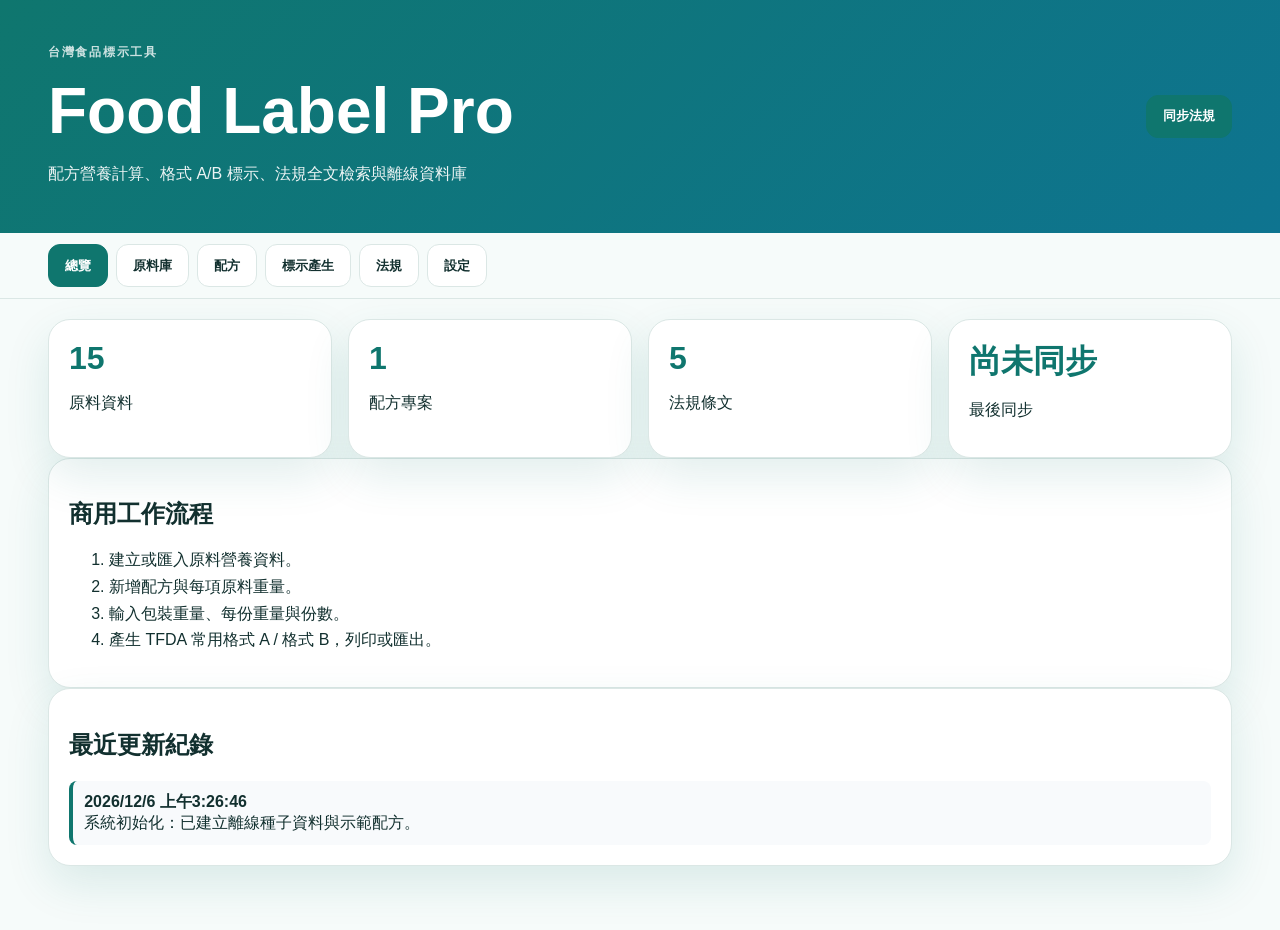
==== web/index.html @ 58072744 "feat(app): build Food Label Pro with TFND offline nutrition lookup - Implement static Food Label Pro" ====
<!doctype html>
<html lang="zh-Hant-TW">
<head>
  <meta charset="utf-8" />
  <meta name="viewport" content="width=device-width, initial-scale=1, viewport-fit=cover" />
  <meta name="theme-color" content="#0f766e" />
  <meta name="description" content="Food Label Pro 台灣食品營養標示、配方管理與法規同步工具" />
  <title>Food Label Pro｜食品營養標示</title>
  <link rel="icon" href="favicon.svg" type="image/svg+xml" />
  <link rel="manifest" href="manifest.webmanifest" />
  <link rel="stylesheet" href="styles.css" />
</head>
<body>
  <!-- 頂部導覽列：維持行動端與桌面端一致的商用品質入口。 -->
  <header class="app-header">
    <div>
      <p class="eyebrow">台灣食品標示工具</p>
      <h1>Food Label Pro</h1>
      <p class="subtitle">配方營養計算、格式 A/B 標示、法規全文檢索與離線資料庫</p>
    </div>
    <div class="header-actions">
      <button class="secondary" id="installBtn" hidden>安裝 Web App</button>
      <button class="primary" data-action="syncRegulations">同步法規</button>
    </div>
  </header>

  <nav class="tab-bar" aria-label="主要功能切換">
    <button class="tab active" data-tab="dashboard">總覽</button>
    <button class="tab" data-tab="ingredients">原料庫</button>
    <button class="tab" data-tab="recipes">配方</button>
    <button class="tab" data-tab="label">標示產生</button>
    <button class="tab" data-tab="regulations">法規</button>
    <button class="tab" data-tab="settings">設定</button>
  </nav>

  <main>
    <section id="dashboard" class="panel active">
      <div class="grid metrics">
        <article class="card"><span id="ingredientCount">0</span><p>原料資料</p></article>
        <article class="card"><span id="recipeCount">0</span><p>配方專案</p></article>
        <article class="card"><span id="regulationCount">0</span><p>法規條文</p></article>
        <article class="card"><span id="lastSyncAt">尚未同步</span><p>最後同步</p></article>
      </div>
      <article class="card hero-card">
        <h2>商用工作流程</h2>
        <ol class="steps">
          <li>建立或匯入原料營養資料。</li>
          <li>新增配方與每項原料重量。</li>
          <li>輸入包裝重量、每份重量與份數。</li>
          <li>產生 TFDA 常用格式 A / 格式 B，列印或匯出。</li>
        </ol>
      </article>
      <article class="card">
        <h2>最近更新紀錄</h2>
        <div id="activityLog" class="log-list"></div>
      </article>
    </section>

    <section id="ingredients" class="panel">
      <div class="section-title">
        <div><p class="eyebrow">Ingredient Database</p><h2>原料資料庫</h2></div>
        <button class="primary" data-action="openIngredientDialog">新增原料</button>
      </div>
      <div class="toolbar">
        <input id="ingredientSearch" placeholder="搜尋原料名稱、來源或標籤" />
        <button data-action="exportIngredients">匯出 CSV</button>
        <label class="file-label">匯入 CSV<input type="file" id="ingredientImport" accept=".csv,text/csv" /></label>
      </div>
      <div class="table-wrap"><table><thead><tr><th>原料</th><th>熱量</th><th>蛋白質</th><th>脂肪</th><th>碳水</th><th>鈉</th><th>操作</th></tr></thead><tbody id="ingredientTable"></tbody></table></div>
    </section>

    <section id="recipes" class="panel">
      <div class="section-title">
        <div><p class="eyebrow">Recipe Manager</p><h2>配方管理</h2></div>
        <button class="primary" data-action="createRecipe">新增配方</button>
      </div>
      <div id="recipeCards" class="grid cards"></div>
    </section>

    <section id="label" class="panel">
      <div class="section-title"><div><p class="eyebrow">Nutrition Label</p><h2>營養標示產生器</h2></div></div>
      <div class="label-layout">
        <article class="card">
          <h3>選擇配方</h3>
          <select id="labelRecipeSelect"></select>
          <div id="recipeEditor" class="recipe-editor"></div>
        </article>
        <article class="label-preview" id="labelPreview"></article>
      </div>
    </section>

    <section id="regulations" class="panel">
      <div class="section-title">
        <div><p class="eyebrow">Regulation Search</p><h2>法規資料庫</h2></div>
        <button class="primary" data-action="syncRegulations">手動同步</button>
      </div>
      <div class="toolbar">
        <input id="regulationSearch" placeholder="搜尋 TFDA、Foodlabel、SGS、標題、內文或標籤" />
        <button data-action="exportRegulations">匯出 JSON</button>
      </div>
      <div id="regulationList" class="regulation-list"></div>
    </section>

    <section id="settings" class="panel">
      <div class="section-title"><div><p class="eyebrow">System</p><h2>設定 / 系統資訊</h2></div></div>
      <div class="grid cards">
        <article class="card"><h3>資料管理</h3><button data-action="backupAll">完整備份 JSON</button><label class="file-label block">還原備份<input type="file" id="restoreInput" accept="application/json,.json" /></label><button class="danger" data-action="resetDemoData">重置示範資料</button></article>
        <article class="card"><h3>列印與輸出</h3><p>Web 版可使用瀏覽器列印；Android 版可透過系統列印服務輸出至熱感標籤機。</p><button data-action="printLabel">列印目前標示</button></article>
        <article class="card"><h3>相容性</h3><ul><li>Web：Chrome / Edge / Safari / Android WebView。</li><li>Android：minSdk 21，Android 7.1.1(API 25) 可安裝。</li><li>資料：IndexedDB/localStorage 離線保存。</li></ul></article>
      </div>
    </section>
  </main>

  <dialog id="ingredientDialog">
    <form method="dialog" id="ingredientForm" class="dialog-form">
      <h2 id="ingredientDialogTitle">新增原料</h2>
      <input type="hidden" name="id" />
      <label>原料名稱<input name="name" required placeholder="例如：中筋麵粉、雞胸肉、牛奶" /></label>
      <div class="online-lookup-box">
        <div>
          <strong>TFND/TFDA 離線營養資料庫查詢</strong>
          <p>輸入原料名稱後，優先比對內建台灣政府食品營養成分資料庫（TFND 2025 UPDATE1）；若連線可用，也會輔助查詢 Open Food Facts 與 USDA，選擇最接近項目即可帶入每 100g 數值。</p>
        </div>
        <button type="button" class="secondary" data-action="lookupIngredientOnline">查詢/選擇營養資料</button>
      </div>
      <div id="onlineLookupResults" class="lookup-results"></div>
      <label>資料來源<input name="source" placeholder="TFND/TFDA 離線資料庫 / USDA / Open Food Facts / 自建" /></label>
      <div class="grid two">
        <label>熱量 kcal<input name="calories" type="number" step="0.01" required /></label>
        <label>蛋白質 g<input name="protein" type="number" step="0.01" required /></label>
        <label>脂肪 g<input name="fat" type="number" step="0.01" required /></label>
        <label>飽和脂肪 g<input name="saturatedFat" type="number" step="0.01" /></label>
        <label>反式脂肪 g<input name="transFat" type="number" step="0.01" /></label>
        <label>碳水化合物 g<input name="carbohydrate" type="number" step="0.01" required /></label>
        <label>糖 g<input name="sugar" type="number" step="0.01" /></label>
        <label>鈉 mg<input name="sodium" type="number" step="0.01" required /></label>
        <label>膳食纖維 g<input name="fiber" type="number" step="0.01" /></label>
      </div>
      <label>標籤 / 備註<textarea name="tags" rows="2"></textarea></label>
      <menu><button value="cancel">取消</button><button class="primary" value="default">儲存</button></menu>
    </form>
  </dialog>

  <dialog id="recipeDialog">
    <form method="dialog" id="recipeForm" class="dialog-form wide">
      <h2 id="recipeDialogTitle">新增配方</h2>
      <input type="hidden" name="id" />
      <div class="grid two">
        <label>配方名稱<input name="name" required /></label>
        <label>標示格式<select name="labelType"><option value="A">格式 A</option><option value="B">格式 B</option></select></label>
        <label>包裝總重 g<input name="packageWeight" type="number" step="0.1" required /></label>
        <label>每份重量 g/ml<input name="servingSize" type="number" step="0.1" required /></label>
      </div>
      <label>備註<textarea name="notes" rows="2"></textarea></label>
      <h3>配方原料</h3>
      <div id="recipeItems"></div>
      <button type="button" data-action="addRecipeItem">加入原料列</button>
      <menu><button value="cancel">取消</button><button class="primary" value="default">儲存配方</button></menu>
    </form>
  </dialog>

  <div id="toast" role="status" aria-live="polite"></div>
  <script src="app.js"></script>
</body>
</html>
---- web/styles.css ----
:root{--primary:#0f766e;--primary-dark:#115e59;--bg:#f6fbfa;--card:#fff;--text:#12302f;--muted:#64748b;--line:#dbe7e5;--danger:#b91c1c;--shadow:0 18px 45px rgba(15,118,110,.12)}*{box-sizing:border-box}body{margin:0;font-family:-apple-system,BlinkMacSystemFont,"Noto Sans TC","Microsoft JhengHei",Segoe UI,sans-serif;background:var(--bg);color:var(--text)}button,.file-label{border:1px solid var(--line);background:#fff;border-radius:12px;padding:.72rem 1rem;font-weight:700;cursor:pointer;color:var(--text)}button:hover,.file-label:hover{transform:translateY(-1px);box-shadow:0 8px 18px rgba(15,23,42,.08)}.primary{background:var(--primary);color:white;border-color:var(--primary)}.secondary{background:#ecfeff;color:var(--primary-dark)}.danger{background:#fff1f2;color:var(--danger);border-color:#fecdd3}.app-header{display:flex;justify-content:space-between;gap:1rem;align-items:center;padding:2rem clamp(1rem,4vw,3rem);background:linear-gradient(135deg,#0f766e,#0e7490);color:white}.app-header h1{font-size:clamp(2rem,5vw,4rem);margin:.1rem 0}.subtitle{max-width:780px;opacity:.92}.eyebrow{text-transform:uppercase;letter-spacing:.14em;font-size:.78rem;font-weight:800;color:inherit;opacity:.78}.header-actions{display:flex;gap:.75rem;flex-wrap:wrap}.tab-bar{position:sticky;top:0;z-index:5;display:flex;gap:.5rem;padding:.7rem clamp(1rem,4vw,3rem);background:rgba(246,251,250,.94);backdrop-filter:blur(16px);border-bottom:1px solid var(--line);overflow:auto}.tab{white-space:nowrap}.tab.active{background:var(--primary);color:white;border-color:var(--primary)}main{padding:1.2rem clamp(1rem,4vw,3rem) 4rem}.panel{display:none}.panel.active{display:block}.grid{display:grid;gap:1rem}.metrics{grid-template-columns:repeat(4,minmax(0,1fr))}.cards{grid-template-columns:repeat(auto-fit,minmax(260px,1fr))}.two{grid-template-columns:repeat(2,minmax(0,1fr))}.card,.label-preview{background:var(--card);border:1px solid var(--line);border-radius:22px;padding:1.25rem;box-shadow:var(--shadow)}.metrics .card span{font-size:2rem;font-weight:900;color:var(--primary)}.section-title{display:flex;align-items:center;justify-content:space-between;gap:1rem;margin:1rem 0}.toolbar{display:flex;gap:.75rem;flex-wrap:wrap;margin:1rem 0}.toolbar input,select,input,textarea{width:100%;border:1px solid var(--line);border-radius:12px;padding:.78rem;background:white;font:inherit}.toolbar input{flex:1;min-width:260px}.file-label input{display:none}.block{display:block;margin-top:.75rem;text-align:center}.table-wrap{overflow:auto;background:white;border-radius:18px;border:1px solid var(--line)}table{width:100%;border-collapse:collapse;min-width:820px}th,td{padding:.85rem;border-bottom:1px solid var(--line);text-align:left;vertical-align:top}th{background:#f0fdfa;color:#134e4a}.label-layout{display:grid;grid-template-columns:minmax(280px,440px) 1fr;gap:1rem}.label-preview{background:#fff;color:#000;font-family:"Noto Sans TC","Microsoft JhengHei",sans-serif}.nutrition-label{border:4px solid #111;padding:12px;max-width:560px;margin:auto}.nutrition-label h2{text-align:center;border-bottom:8px solid #111;margin:0 0 8px;padding-bottom:8px}.nutrition-row{display:flex;justify-content:space-between;border-top:1px solid #111;padding:5px 0}.nutrition-row.bold{font-weight:900}.nutrition-row.indent{padding-left:1.2rem}.recipe-line{display:grid;grid-template-columns:1fr 130px auto;gap:.5rem;margin:.5rem 0}.regulation-list{display:grid;gap:.9rem}.regulation-item{background:white;border:1px solid var(--line);border-radius:18px;padding:1rem}.badge{display:inline-block;background:#ccfbf1;color:#115e59;border-radius:999px;padding:.2rem .55rem;font-size:.78rem;font-weight:800;margin-right:.35rem}.log-list{display:grid;gap:.5rem}.log-entry{padding:.7rem;border-left:4px solid var(--primary);background:#f8fafc;border-radius:8px}dialog{border:none;border-radius:24px;padding:0;box-shadow:0 24px 80px rgba(0,0,0,.28);max-width:720px;width:calc(100% - 2rem)}dialog::backdrop{background:rgba(15,23,42,.45)}.dialog-form{padding:1.3rem;display:grid;gap:.8rem}.dialog-form.wide{max-height:85vh;overflow:auto}menu{display:flex;justify-content:flex-end;gap:.7rem;padding:0;margin:.8rem 0 0}#toast{position:fixed;left:50%;bottom:1rem;transform:translateX(-50%);background:#0f172a;color:white;padding:.85rem 1.1rem;border-radius:999px;box-shadow:var(--shadow);opacity:0;pointer-events:none;transition:.25s}#toast.show{opacity:1}.online-lookup-box{display:flex;justify-content:space-between;align-items:center;gap:1rem;border:1px solid #99f6e4;background:#f0fdfa;border-radius:16px;padding:.9rem}.online-lookup-box p{margin:.25rem 0 0;color:var(--muted);font-size:.92rem}.lookup-results{display:grid;gap:.6rem}.lookup-result{border:1px solid var(--line);border-radius:14px;padding:.8rem;background:#fff}.lookup-result-header{display:flex;justify-content:space-between;gap:.75rem;align-items:flex-start}.lookup-result small{color:var(--muted)}.lookup-nutrients{display:grid;grid-template-columns:repeat(auto-fit,minmax(110px,1fr));gap:.4rem;margin-top:.5rem;font-size:.9rem}.lookup-nutrients span{background:#f8fafc;border-radius:10px;padding:.4rem}.lookup-empty{padding:.7rem;border-radius:12px;background:#fff7ed;color:#9a3412;border:1px solid #fed7aa}.steps li{margin:.35rem 0}@media(max-width:850px){.app-header,.section-title,.online-lookup-box{align-items:flex-start;flex-direction:column}.metrics,.two,.label-layout{grid-template-columns:1fr}.recipe-line{grid-template-columns:1fr 100px auto}}@media print{body{background:white}.app-header,.tab-bar,.toolbar,.section-title,.card:not(.print-card),button,dialog,#toast{display:none!important}main{padding:0}.panel{display:block}.panel:not(#label){display:none}.label-layout{display:block}.label-layout>.card{display:none}.label-preview{box-shadow:none;border:0}.nutrition-label{max-width:none}}
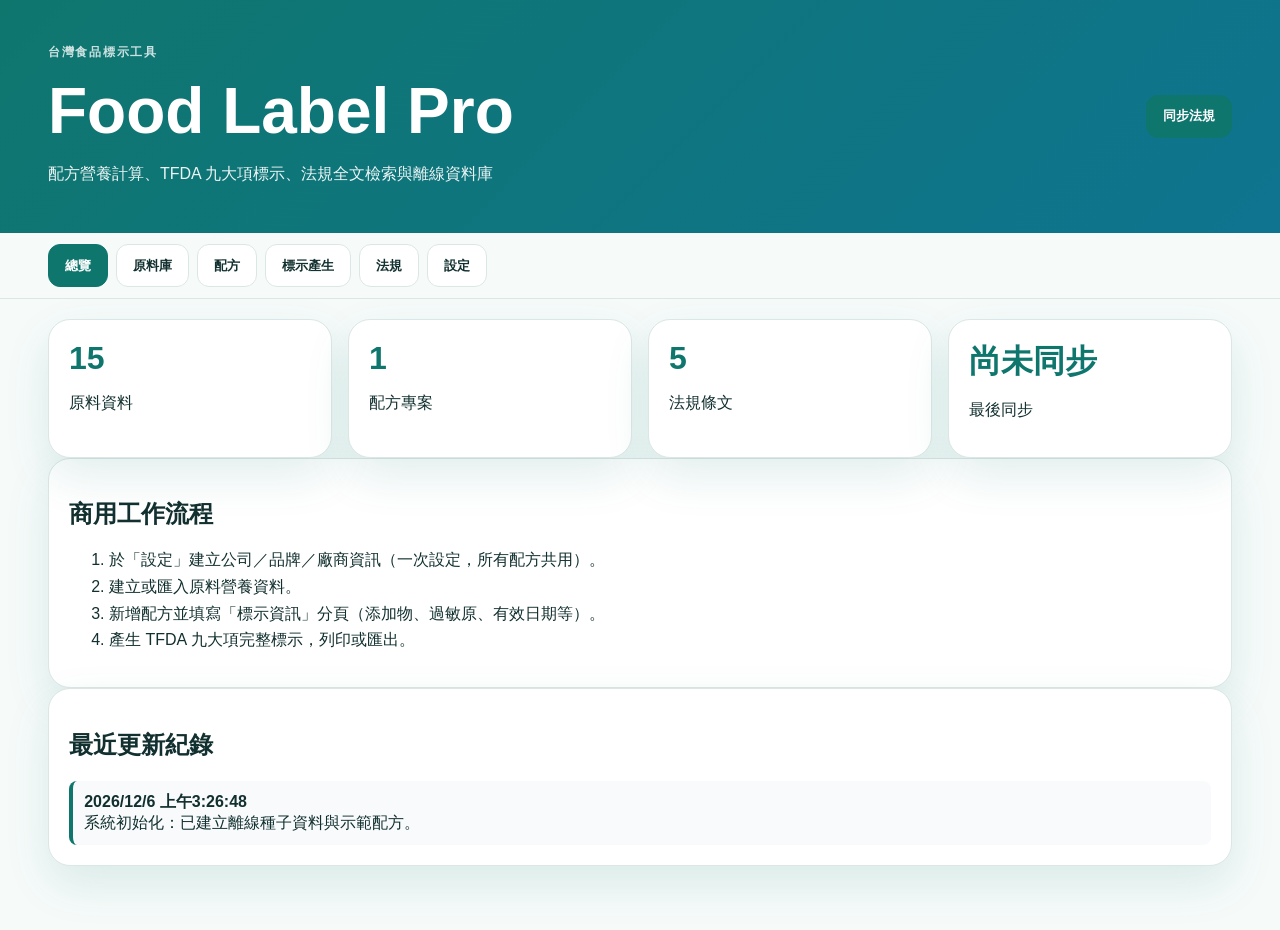
==== commit 8471a489: "Update index.html" ====
--- a/web/index.html
+++ b/web/index.html
@@ -11,12 +11,11 @@
   <link rel="stylesheet" href="styles.css" />
 </head>
 <body>
-  <!-- 頂部導覽列：維持行動端與桌面端一致的商用品質入口。 -->
   <header class="app-header">
     <div>
       <p class="eyebrow">台灣食品標示工具</p>
       <h1>Food Label Pro</h1>
-      <p class="subtitle">配方營養計算、格式 A/B 標示、法規全文檢索與離線資料庫</p>
+      <p class="subtitle">配方營養計算、TFDA 九大項標示、法規全文檢索與離線資料庫</p>
     </div>
     <div class="header-actions">
       <button class="secondary" id="installBtn" hidden>安裝 Web App</button>
@@ -44,10 +43,10 @@
       <article class="card hero-card">
         <h2>商用工作流程</h2>
         <ol class="steps">
+          <li>於「設定」建立公司／品牌／廠商資訊（一次設定，所有配方共用）。</li>
           <li>建立或匯入原料營養資料。</li>
-          <li>新增配方與每項原料重量。</li>
-          <li>輸入包裝重量、每份重量與份數。</li>
-          <li>產生 TFDA 常用格式 A / 格式 B，列印或匯出。</li>
+          <li>新增配方並填寫「標示資訊」分頁（添加物、過敏原、有效日期等）。</li>
+          <li>產生 TFDA 九大項完整標示，列印或匯出。</li>
         </ol>
       </article>
       <article class="card">
@@ -78,7 +77,7 @@
     </section>
 
     <section id="label" class="panel">
-      <div class="section-title"><div><p class="eyebrow">Nutrition Label</p><h2>營養標示產生器</h2></div></div>
+      <div class="section-title"><div><p class="eyebrow">Nutrition Label</p><h2>TFDA 九大項標示產生器</h2></div></div>
       <div class="label-layout">
         <article class="card">
           <h3>選擇配方</h3>
@@ -103,14 +102,48 @@
 
     <section id="settings" class="panel">
       <div class="section-title"><div><p class="eyebrow">System</p><h2>設定 / 系統資訊</h2></div></div>
+
       <div class="grid cards">
-        <article class="card"><h3>資料管理</h3><button data-action="backupAll">完整備份 JSON</button><label class="file-label block">還原備份<input type="file" id="restoreInput" accept="application/json,.json" /></label><button class="danger" data-action="resetDemoData">重置示範資料</button></article>
-        <article class="card"><h3>列印與輸出</h3><p>Web 版可使用瀏覽器列印；Android 版可透過系統列印服務輸出至熱感標籤機。</p><button data-action="printLabel">列印目前標示</button></article>
-        <article class="card"><h3>相容性</h3><ul><li>Web：Chrome / Edge / Safari / Android WebView。</li><li>Android：minSdk 21，Android 7.1.1(API 25) 可安裝。</li><li>資料：IndexedDB/localStorage 離線保存。</li></ul></article>
+        <article class="card">
+          <h3>公司／廠商資訊</h3>
+          <p class="muted-note">可建立多筆，配方標示時自下拉選單選用。也可在配方中手動覆寫單筆。</p>
+          <div id="companyList" class="entity-list"></div>
+          <button class="primary" data-action="openCompanyDialog">新增公司／廠商</button>
+        </article>
+
+        <article class="card">
+          <h3>品牌資料</h3>
+          <p class="muted-note">品牌可關聯到公司，方便同一家公司多品牌切換。</p>
+          <div id="brandList" class="entity-list"></div>
+          <button class="primary" data-action="openBrandDialog">新增品牌</button>
+        </article>
+
+        <article class="card">
+          <h3>資料管理</h3>
+          <button data-action="backupAll">完整備份 JSON</button>
+          <label class="file-label block">還原備份<input type="file" id="restoreInput" accept="application/json,.json" /></label>
+          <button class="danger" data-action="resetDemoData">重置示範資料</button>
+        </article>
+
+        <article class="card">
+          <h3>列印與輸出</h3>
+          <p>Web 版可使用瀏覽器列印；Android 版可透過系統列印服務輸出至熱感標籤機。標示字體已套用 ≥ 2mm 規範。</p>
+          <button data-action="printLabel">列印目前標示</button>
+        </article>
+
+        <article class="card">
+          <h3>相容性</h3>
+          <ul>
+            <li>Web：Chrome / Edge / Safari / Android WebView。</li>
+            <li>Android：minSdk 21，Android 7.1.1(API 25) 可安裝。</li>
+            <li>資料：IndexedDB／localStorage 離線保存。</li>
+          </ul>
+        </article>
       </div>
     </section>
   </main>
 
+  <!-- ===================== 原料 Dialog ===================== -->
   <dialog id="ingredientDialog">
     <form method="dialog" id="ingredientForm" class="dialog-form">
       <h2 id="ingredientDialogTitle">新增原料</h2>
@@ -119,7 +152,7 @@
       <div class="online-lookup-box">
         <div>
           <strong>TFND/TFDA 離線營養資料庫查詢</strong>
-          <p>輸入原料名稱後，優先比對內建台灣政府食品營養成分資料庫（TFND 2025 UPDATE1）；若連線可用，也會輔助查詢 Open Food Facts 與 USDA，選擇最接近項目即可帶入每 100g 數值。</p>
+          <p>輸入原料名稱後，優先比對內建台灣政府食品營養成分資料庫（TFND 2025 UPDATE1）；若連線可用，也會輔助查詢 Open Food Facts 與 USDA。</p>
         </div>
         <button type="button" class="secondary" data-action="lookupIngredientOnline">查詢/選擇營養資料</button>
       </div>
@@ -137,25 +170,143 @@
         <label>膳食纖維 g<input name="fiber" type="number" step="0.01" /></label>
       </div>
       <label>標籤 / 備註<textarea name="tags" rows="2"></textarea></label>
-      <menu><button value="cancel">取消</button><button class="primary" value="default">儲存</button></menu>
+      <menu>
+        <button type="button" value="cancel" formnovalidate data-action="closeDialog" data-dialog="ingredientDialog">取消</button>
+        <button class="primary" value="default">儲存</button>
+      </menu>
     </form>
   </dialog>
 
+  <!-- ===================== 配方 Dialog（含三分頁） ===================== -->
   <dialog id="recipeDialog">
     <form method="dialog" id="recipeForm" class="dialog-form wide">
       <h2 id="recipeDialogTitle">新增配方</h2>
       <input type="hidden" name="id" />
+
+      <nav class="sub-tab-bar" aria-label="配方分頁">
+        <button type="button" class="sub-tab active" data-subtab="basic">基本資料</button>
+        <button type="button" class="sub-tab" data-subtab="items">配方原料</button>
+        <button type="button" class="sub-tab" data-subtab="label">標示資訊</button>
+      </nav>
+
+      <!-- 分頁 1：基本資料 -->
+      <section class="sub-panel active" data-subpanel="basic">
+        <div class="grid two">
+          <label>配方名稱<input name="name" required /></label>
+          <label>標示格式<select name="labelType"><option value="A">格式 A（每份 / 每100g）</option><option value="B">格式 B（每份 / 每日參考值%）</option></select></label>
+          <label>包裝總重 g<input name="packageWeight" type="number" step="0.1" required /></label>
+          <label>每份重量 g/ml<input name="servingSize" type="number" step="0.1" required /></label>
+        </div>
+        <label>備註<textarea name="notes" rows="2"></textarea></label>
+      </section>
+
+      <!-- 分頁 2：配方原料 -->
+      <section class="sub-panel" data-subpanel="items">
+        <h3>配方原料</h3>
+        <p class="muted-note">投入重量會自動換算成標示上的內容物排序（由高到低）。</p>
+        <div id="recipeItems"></div>
+        <button type="button" data-action="addRecipeItem">加入原料列</button>
+      </section>
+
+      <!-- 分頁 3：標示資訊（TFDA 九大項） -->
+      <section class="sub-panel" data-subpanel="label">
+        <h3>產品基本</h3>
+        <div class="grid two">
+          <label>產品品名（如與配方名不同）<input name="productName" placeholder="留空則使用配方名稱" /></label>
+          <label>原產地（國）<input name="originCountry" placeholder="例如：台灣、日本" /></label>
+        </div>
+
+        <h3>公司／廠商</h3>
+        <div class="grid two">
+          <label>公司
+            <select name="companyId" id="recipeCompanySelect"><option value="">— 由下方手動輸入 —</option></select>
+          </label>
+          <label>品牌
+            <select name="brandId" id="recipeBrandSelect"><option value="">— 不指定 —</option></select>
+          </label>
+        </div>
+        <details>
+          <summary>覆寫本配方廠商資訊（不影響設定預設值）</summary>
+          <div class="grid two">
+            <label>廠商名稱（覆寫）<input name="companyNameOverride" /></label>
+            <label>電話（覆寫）<input name="companyPhoneOverride" /></label>
+            <label class="span-two">地址（覆寫）<input name="companyAddressOverride" /></label>
+            <label>統一編號（覆寫）<input name="companyTaxIdOverride" /></label>
+          </div>
+        </details>
+
+        <h3>有效日期 / 保存</h3>
+        <div class="grid two">
+          <label>有效日期模式
+            <select name="expiryMode" id="recipeExpiryMode">
+              <option value="manufactureDate">製造日 + 保存月數（推薦）</option>
+              <option value="date">固定有效日期</option>
+            </select>
+          </label>
+          <label>保存條件<input name="storageCondition" placeholder="例如：常溫保存、請冷藏 7℃ 以下" /></label>
+          <label data-expiry-field="manufactureDate">製造日期<input name="manufactureDate" type="date" /></label>
+          <label data-expiry-field="manufactureDate">保存月數<input name="shelfLifeMonths" type="number" step="1" min="0" placeholder="例如：12" /></label>
+          <label data-expiry-field="date" hidden>固定有效日期<input name="expiryDate" type="date" /></label>
+        </div>
+
+        <h3>食品添加物</h3>
+        <p class="muted-note">系統會從原料名稱掃出候選（如「泡打粉」「鹽」「香料」），勾選後可選擇功能類別。亦可手動新增。</p>
+        <div id="additiveSuggestions" class="suggest-box"></div>
+        <div id="additiveList"></div>
+        <button type="button" data-action="addAdditiveRow">手動新增添加物</button>
+
+        <h3>過敏原警語（TFDA 11 類）</h3>
+        <p class="muted-note">系統會從原料偵測可能過敏原為「建議勾選」；請人工複核。</p>
+        <div id="allergenGrid" class="allergen-grid"></div>
+
+        <h3>基因改造原料</h3>
+        <p class="muted-note">含黃豆、玉米等基改可能原料須加註。</p>
+        <div id="gmoGrid" class="allergen-grid"></div>
+
+        <h3>特殊警語 / 其他標示</h3>
+        <p class="muted-note">例如：「苯酮尿症患者不宜食用」「本產品為重組肉」「開封後請冷藏」等。</p>
+        <textarea name="warnings" rows="3" placeholder="一行一則警語"></textarea>
+      </section>
+
+      <menu>
+        <button type="button" value="cancel" formnovalidate data-action="closeDialog" data-dialog="recipeDialog">取消</button>
+        <button class="primary" value="default">儲存配方</button>
+      </menu>
+    </form>
+  </dialog>
+
+  <!-- ===================== 公司／廠商 Dialog ===================== -->
+  <dialog id="companyDialog">
+    <form method="dialog" id="companyForm" class="dialog-form">
+      <h2 id="companyDialogTitle">新增公司／廠商</h2>
+      <input type="hidden" name="id" />
+      <label>公司／廠商名稱<input name="name" required placeholder="例如：○○食品股份有限公司" /></label>
       <div class="grid two">
-        <label>配方名稱<input name="name" required /></label>
-        <label>標示格式<select name="labelType"><option value="A">格式 A</option><option value="B">格式 B</option></select></label>
-        <label>包裝總重 g<input name="packageWeight" type="number" step="0.1" required /></label>
-        <label>每份重量 g/ml<input name="servingSize" type="number" step="0.1" required /></label>
-      </div>
-      <label>備註<textarea name="notes" rows="2"></textarea></label>
-      <h3>配方原料</h3>
-      <div id="recipeItems"></div>
-      <button type="button" data-action="addRecipeItem">加入原料列</button>
-      <menu><button value="cancel">取消</button><button class="primary" value="default">儲存配方</button></menu>
+        <label>電話<input name="phone" placeholder="例如：02-1234-5678" /></label>
+        <label>統一編號<input name="taxId" placeholder="8 碼統編" /></label>
+        <label class="span-two">地址<input name="address" placeholder="例如：新北市○○區○○路○號" /></label>
+        <label>原產國（預設）<input name="country" placeholder="例如：台灣" /></label>
+        <label>設為預設<select name="isDefault"><option value="false">否</option><option value="true">是</option></select></label>
+      </div>
+      <menu>
+        <button type="button" value="cancel" formnovalidate data-action="closeDialog" data-dialog="companyDialog">取消</button>
+        <button class="primary" value="default">儲存</button>
+      </menu>
+    </form>
+  </dialog>
+
+  <!-- ===================== 品牌 Dialog ===================== -->
+  <dialog id="brandDialog">
+    <form method="dialog" id="brandForm" class="dialog-form">
+      <h2 id="brandDialogTitle">新增品牌</h2>
+      <input type="hidden" name="id" />
+      <label>品牌名稱<input name="name" required placeholder="例如：○○嚴選" /></label>
+      <label>關聯公司<select name="companyId" id="brandCompanySelect"><option value="">— 不指定 —</option></select></label>
+      <label>設為預設<select name="isDefault"><option value="false">否</option><option value="true">是</option></select></label>
+      <menu>
+        <button type="button" value="cancel" formnovalidate data-action="closeDialog" data-dialog="brandDialog">取消</button>
+        <button class="primary" value="default">儲存</button>
+      </menu>
     </form>
   </dialog>
 
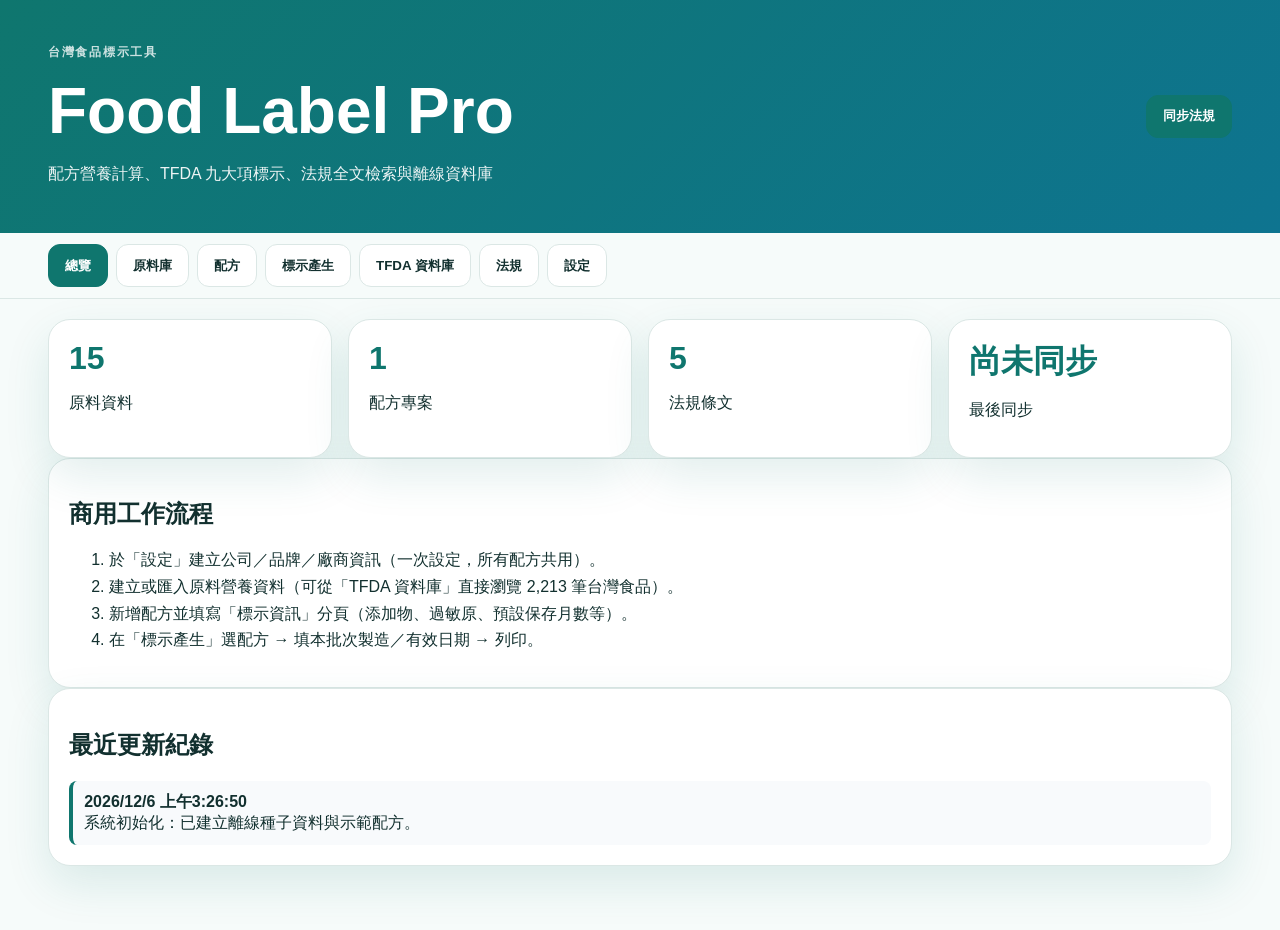
==== commit 16d6124f: "Update index.html" ====
--- a/web/index.html
+++ b/web/index.html
@@ -28,6 +28,7 @@
     <button class="tab" data-tab="ingredients">原料庫</button>
     <button class="tab" data-tab="recipes">配方</button>
     <button class="tab" data-tab="label">標示產生</button>
+    <button class="tab" data-tab="nutrition">TFDA 資料庫</button>
     <button class="tab" data-tab="regulations">法規</button>
     <button class="tab" data-tab="settings">設定</button>
   </nav>
@@ -44,9 +45,9 @@
         <h2>商用工作流程</h2>
         <ol class="steps">
           <li>於「設定」建立公司／品牌／廠商資訊（一次設定，所有配方共用）。</li>
-          <li>建立或匯入原料營養資料。</li>
-          <li>新增配方並填寫「標示資訊」分頁（添加物、過敏原、有效日期等）。</li>
-          <li>產生 TFDA 九大項完整標示，列印或匯出。</li>
+          <li>建立或匯入原料營養資料（可從「TFDA 資料庫」直接瀏覽 2,213 筆台灣食品）。</li>
+          <li>新增配方並填寫「標示資訊」分頁（添加物、過敏原、預設保存月數等）。</li>
+          <li>在「標示產生」選配方 → 填本批次製造／有效日期 → 列印。</li>
         </ol>
       </article>
       <article class="card">
@@ -79,12 +80,62 @@
     <section id="label" class="panel">
       <div class="section-title"><div><p class="eyebrow">Nutrition Label</p><h2>TFDA 九大項標示產生器</h2></div></div>
       <div class="label-layout">
-        <article class="card">
-          <h3>選擇配方</h3>
-          <select id="labelRecipeSelect"></select>
-          <div id="recipeEditor" class="recipe-editor"></div>
-        </article>
+        <div class="label-side no-print">
+          <article class="card">
+            <h3>選擇配方</h3>
+            <select id="labelRecipeSelect"></select>
+            <div id="recipeEditor" class="recipe-editor"></div>
+          </article>
+
+          <article class="card">
+            <h3>本批次列印資訊</h3>
+            <p class="muted-note">此區資料只作為「本次列印」用，不會寫回配方。重新整理頁面仍會保留（瀏覽器分頁關閉後清空）。</p>
+            <div class="grid two">
+              <label>有效日期模式
+                <select id="psExpiryMode">
+                  <option value="manufactureDate">製造日 + 保存月數</option>
+                  <option value="date">固定有效日期</option>
+                </select>
+              </label>
+              <label>批號（選填）<input id="psBatchNo" placeholder="例如：A20260516-01" /></label>
+              <label data-ps-field="manufactureDate">製造日期<input id="psManufactureDate" type="date" /></label>
+              <label data-ps-field="manufactureDate">保存月數<input id="psShelfLifeMonths" type="number" step="1" min="0" placeholder="留空則用配方預設" /></label>
+              <label data-ps-field="date" hidden>固定有效日期<input id="psExpiryDate" type="date" /></label>
+              <label class="span-two">保存條件覆寫（選填）<input id="psStorageOverride" placeholder="留空則用配方預設" /></label>
+            </div>
+            <menu class="ps-actions">
+              <button type="button" data-action="clearPrintSession">清除批次</button>
+              <button type="button" class="primary" data-action="applyPrintSessionAndPrint">套用並列印</button>
+            </menu>
+          </article>
+        </div>
         <article class="label-preview" id="labelPreview"></article>
+      </div>
+    </section>
+
+    <section id="nutrition" class="panel">
+      <div class="section-title">
+        <div><p class="eyebrow">TFND/TFDA Offline Database</p><h2>台灣食品營養成分資料庫</h2></div>
+        <span class="badge" id="nutritionMeta">載入中…</span>
+      </div>
+      <div class="toolbar">
+        <input id="nutritionSearch" placeholder="輸入食品名稱、分類或英文名（即時過濾）" />
+        <select id="nutritionCategoryFilter"><option value="">全部分類</option></select>
+        <select id="nutritionSort">
+          <option value="name">依名稱排序</option>
+          <option value="calories">依熱量</option>
+          <option value="protein">依蛋白質</option>
+          <option value="fat">依脂肪</option>
+          <option value="carbohydrate">依碳水</option>
+          <option value="sodium">依鈉</option>
+        </select>
+        <button data-action="reloadNutritionDb">重新載入資料庫</button>
+      </div>
+      <div class="table-wrap"><table><thead><tr><th>食品名稱</th><th>分類</th><th>熱量</th><th>蛋白質</th><th>脂肪</th><th>碳水</th><th>鈉</th><th>操作</th></tr></thead><tbody id="nutritionTable"></tbody></table></div>
+      <div class="pager">
+        <button data-action="nutritionPrevPage">← 上一頁</button>
+        <span id="nutritionPagerInfo">—</span>
+        <button data-action="nutritionNextPage">下一頁 →</button>
       </div>
     </section>
 
@@ -154,7 +205,10 @@
           <strong>TFND/TFDA 離線營養資料庫查詢</strong>
           <p>輸入原料名稱後，優先比對內建台灣政府食品營養成分資料庫（TFND 2025 UPDATE1）；若連線可用，也會輔助查詢 Open Food Facts 與 USDA。</p>
         </div>
-        <button type="button" class="secondary" data-action="lookupIngredientOnline">查詢/選擇營養資料</button>
+        <div class="lookup-btn-group">
+          <button type="button" class="secondary" data-action="lookupIngredientOnline">查詢/選擇營養資料</button>
+          <button type="button" data-action="browseNutritionFromDialog">瀏覽全部資料庫</button>
+        </div>
       </div>
       <div id="onlineLookupResults" class="lookup-results"></div>
       <label>資料來源<input name="source" placeholder="TFND/TFDA 離線資料庫 / USDA / Open Food Facts / 自建" /></label>
@@ -208,8 +262,10 @@
         <button type="button" data-action="addRecipeItem">加入原料列</button>
       </section>
 
-      <!-- 分頁 3：標示資訊（TFDA 九大項） -->
+      <!-- 分頁 3：標示資訊（TFDA 九大項，產品本質屬性） -->
       <section class="sub-panel" data-subpanel="label">
+        <p class="muted-note">本分頁為「配方本質屬性」。每批次的實際製造日期、有效日期請於「標示產生」頁的<strong>本批次列印資訊</strong>填寫。</p>
+
         <h3>產品基本</h3>
         <div class="grid two">
           <label>產品品名（如與配方名不同）<input name="productName" placeholder="留空則使用配方名稱" /></label>
@@ -235,18 +291,19 @@
           </div>
         </details>
 
-        <h3>有效日期 / 保存</h3>
+        <h3>有效日期 / 保存（預設值）</h3>
+        <p class="muted-note">這裡是配方的「預設保存月數」與「預設保存條件」，每次列印時可在標示頁覆寫。</p>
         <div class="grid two">
-          <label>有效日期模式
+          <label>有效日期模式（預設）
             <select name="expiryMode" id="recipeExpiryMode">
               <option value="manufactureDate">製造日 + 保存月數（推薦）</option>
               <option value="date">固定有效日期</option>
             </select>
           </label>
           <label>保存條件<input name="storageCondition" placeholder="例如：常溫保存、請冷藏 7℃ 以下" /></label>
-          <label data-expiry-field="manufactureDate">製造日期<input name="manufactureDate" type="date" /></label>
-          <label data-expiry-field="manufactureDate">保存月數<input name="shelfLifeMonths" type="number" step="1" min="0" placeholder="例如：12" /></label>
-          <label data-expiry-field="date" hidden>固定有效日期<input name="expiryDate" type="date" /></label>
+          <label data-expiry-field="manufactureDate">製造日期（預設，可空）<input name="manufactureDate" type="date" /></label>
+          <label data-expiry-field="manufactureDate">保存月數（預設）<input name="shelfLifeMonths" type="number" step="1" min="0" placeholder="例如：12" /></label>
+          <label data-expiry-field="date" hidden>固定有效日期（預設，可空）<input name="expiryDate" type="date" /></label>
         </div>
 
         <h3>食品添加物</h3>
--- a/web/styles.css
+++ b/web/styles.css
@@ -1 +1,167 @@
-:root{--primary:#0f766e;--primary-dark:#115e59;--bg:#f6fbfa;--card:#fff;--text:#12302f;--muted:#64748b;--line:#dbe7e5;--danger:#b91c1c;--shadow:0 18px 45px rgba(15,118,110,.12)}*{box-sizing:border-box}body{margin:0;font-family:-apple-system,BlinkMacSystemFont,"Noto Sans TC","Microsoft JhengHei",Segoe UI,sans-serif;background:var(--bg);color:var(--text)}button,.file-label{border:1px solid var(--line);background:#fff;border-radius:12px;padding:.72rem 1rem;font-weight:700;cursor:pointer;color:var(--text)}button:hover,.file-label:hover{transform:translateY(-1px);box-shadow:0 8px 18px rgba(15,23,42,.08)}.primary{background:var(--primary);color:white;border-color:var(--primary)}.secondary{background:#ecfeff;color:var(--primary-dark)}.danger{background:#fff1f2;color:var(--danger);border-color:#fecdd3}.app-header{display:flex;justify-content:space-between;gap:1rem;align-items:center;padding:2rem clamp(1rem,4vw,3rem);background:linear-gradient(135deg,#0f766e,#0e7490);color:white}.app-header h1{font-size:clamp(2rem,5vw,4rem);margin:.1rem 0}.subtitle{max-width:780px;opacity:.92}.eyebrow{text-transform:uppercase;letter-spacing:.14em;font-size:.78rem;font-weight:800;color:inherit;opacity:.78}.header-actions{display:flex;gap:.75rem;flex-wrap:wrap}.tab-bar{position:sticky;top:0;z-index:5;display:flex;gap:.5rem;padding:.7rem clamp(1rem,4vw,3rem);background:rgba(246,251,250,.94);backdrop-filter:blur(16px);border-bottom:1px solid var(--line);overflow:auto}.tab{white-space:nowrap}.tab.active{background:var(--primary);color:white;border-color:var(--primary)}main{padding:1.2rem clamp(1rem,4vw,3rem) 4rem}.panel{display:none}.panel.active{display:block}.grid{display:grid;gap:1rem}.metrics{grid-template-columns:repeat(4,minmax(0,1fr))}.cards{grid-template-columns:repeat(auto-fit,minmax(260px,1fr))}.two{grid-template-columns:repeat(2,minmax(0,1fr))}.card,.label-preview{background:var(--card);border:1px solid var(--line);border-radius:22px;padding:1.25rem;box-shadow:var(--shadow)}.metrics .card span{font-size:2rem;font-weight:900;color:var(--primary)}.section-title{display:flex;align-items:center;justify-content:space-between;gap:1rem;margin:1rem 0}.toolbar{display:flex;gap:.75rem;flex-wrap:wrap;margin:1rem 0}.toolbar input,select,input,textarea{width:100%;border:1px solid var(--line);border-radius:12px;padding:.78rem;background:white;font:inherit}.toolbar input{flex:1;min-width:260px}.file-label input{display:none}.block{display:block;margin-top:.75rem;text-align:center}.table-wrap{overflow:auto;background:white;border-radius:18px;border:1px solid var(--line)}table{width:100%;border-collapse:collapse;min-width:820px}th,td{padding:.85rem;border-bottom:1px solid var(--line);text-align:left;vertical-align:top}th{background:#f0fdfa;color:#134e4a}.label-layout{display:grid;grid-template-columns:minmax(280px,440px) 1fr;gap:1rem}.label-preview{background:#fff;color:#000;font-family:"Noto Sans TC","Microsoft JhengHei",sans-serif}.nutrition-label{border:4px solid #111;padding:12px;max-width:560px;margin:auto}.nutrition-label h2{text-align:center;border-bottom:8px solid #111;margin:0 0 8px;padding-bottom:8px}.nutrition-row{display:flex;justify-content:space-between;border-top:1px solid #111;padding:5px 0}.nutrition-row.bold{font-weight:900}.nutrition-row.indent{padding-left:1.2rem}.recipe-line{display:grid;grid-template-columns:1fr 130px auto;gap:.5rem;margin:.5rem 0}.regulation-list{display:grid;gap:.9rem}.regulation-item{background:white;border:1px solid var(--line);border-radius:18px;padding:1rem}.badge{display:inline-block;background:#ccfbf1;color:#115e59;border-radius:999px;padding:.2rem .55rem;font-size:.78rem;font-weight:800;margin-right:.35rem}.log-list{display:grid;gap:.5rem}.log-entry{padding:.7rem;border-left:4px solid var(--primary);background:#f8fafc;border-radius:8px}dialog{border:none;border-radius:24px;padding:0;box-shadow:0 24px 80px rgba(0,0,0,.28);max-width:720px;width:calc(100% - 2rem)}dialog::backdrop{background:rgba(15,23,42,.45)}.dialog-form{padding:1.3rem;display:grid;gap:.8rem}.dialog-form.wide{max-height:85vh;overflow:auto}menu{display:flex;justify-content:flex-end;gap:.7rem;padding:0;margin:.8rem 0 0}#toast{position:fixed;left:50%;bottom:1rem;transform:translateX(-50%);background:#0f172a;color:white;padding:.85rem 1.1rem;border-radius:999px;box-shadow:var(--shadow);opacity:0;pointer-events:none;transition:.25s}#toast.show{opacity:1}.online-lookup-box{display:flex;justify-content:space-between;align-items:center;gap:1rem;border:1px solid #99f6e4;background:#f0fdfa;border-radius:16px;padding:.9rem}.online-lookup-box p{margin:.25rem 0 0;color:var(--muted);font-size:.92rem}.lookup-results{display:grid;gap:.6rem}.lookup-result{border:1px solid var(--line);border-radius:14px;padding:.8rem;background:#fff}.lookup-result-header{display:flex;justify-content:space-between;gap:.75rem;align-items:flex-start}.lookup-result small{color:var(--muted)}.lookup-nutrients{display:grid;grid-template-columns:repeat(auto-fit,minmax(110px,1fr));gap:.4rem;margin-top:.5rem;font-size:.9rem}.lookup-nutrients span{background:#f8fafc;border-radius:10px;padding:.4rem}.lookup-empty{padding:.7rem;border-radius:12px;background:#fff7ed;color:#9a3412;border:1px solid #fed7aa}.steps li{margin:.35rem 0}@media(max-width:850px){.app-header,.section-title,.online-lookup-box{align-items:flex-start;flex-direction:column}.metrics,.two,.label-layout{grid-template-columns:1fr}.recipe-line{grid-template-columns:1fr 100px auto}}@media print{body{background:white}.app-header,.tab-bar,.toolbar,.section-title,.card:not(.print-card),button,dialog,#toast{display:none!important}main{padding:0}.panel{display:block}.panel:not(#label){display:none}.label-layout{display:block}.label-layout>.card{display:none}.label-preview{box-shadow:none;border:0}.nutrition-label{max-width:none}}
+:root{
+  --primary:#0f766e;
+  --primary-dark:#115e59;
+  --bg:#f6fbfa;
+  --card:#fff;
+  --text:#12302f;
+  --muted:#64748b;
+  --line:#dbe7e5;
+  --danger:#b91c1c;
+  --shadow:0 18px 45px rgba(15,118,110,.12);
+}
+*{box-sizing:border-box}
+body{margin:0;font-family:-apple-system,BlinkMacSystemFont,"Noto Sans TC","Microsoft JhengHei",Segoe UI,sans-serif;background:var(--bg);color:var(--text)}
+button,.file-label{border:1px solid var(--line);background:#fff;border-radius:12px;padding:.72rem 1rem;font-weight:700;cursor:pointer;color:var(--text)}
+button:hover,.file-label:hover{transform:translateY(-1px);box-shadow:0 8px 18px rgba(15,23,42,.08)}
+.primary{background:var(--primary);color:white;border-color:var(--primary)}
+.secondary{background:#ecfeff;color:var(--primary-dark)}
+.danger{background:#fff1f2;color:var(--danger);border-color:#fecdd3}
+
+.app-header{display:flex;justify-content:space-between;gap:1rem;align-items:center;padding:2rem clamp(1rem,4vw,3rem);background:linear-gradient(135deg,#0f766e,#0e7490);color:white}
+.app-header h1{font-size:clamp(2rem,5vw,4rem);margin:.1rem 0}
+.subtitle{max-width:780px;opacity:.92}
+.eyebrow{text-transform:uppercase;letter-spacing:.14em;font-size:.78rem;font-weight:800;color:inherit;opacity:.78}
+.header-actions{display:flex;gap:.75rem;flex-wrap:wrap}
+
+.tab-bar{position:sticky;top:0;z-index:5;display:flex;gap:.5rem;padding:.7rem clamp(1rem,4vw,3rem);background:rgba(246,251,250,.94);backdrop-filter:blur(16px);border-bottom:1px solid var(--line);overflow:auto}
+.tab{white-space:nowrap}
+.tab.active{background:var(--primary);color:white;border-color:var(--primary)}
+
+main{padding:1.2rem clamp(1rem,4vw,3rem) 4rem}
+.panel{display:none}
+.panel.active{display:block}
+
+.grid{display:grid;gap:1rem}
+.metrics{grid-template-columns:repeat(4,minmax(0,1fr))}
+.cards{grid-template-columns:repeat(auto-fit,minmax(260px,1fr))}
+.two{grid-template-columns:repeat(2,minmax(0,1fr))}
+.span-two{grid-column:span 2}
+
+.card,.label-preview{background:var(--card);border:1px solid var(--line);border-radius:22px;padding:1.25rem;box-shadow:var(--shadow)}
+.metrics .card span{font-size:2rem;font-weight:900;color:var(--primary)}
+.section-title{display:flex;align-items:center;justify-content:space-between;gap:1rem;margin:1rem 0}
+
+.toolbar{display:flex;gap:.75rem;flex-wrap:wrap;margin:1rem 0}
+.toolbar input,select,input,textarea{width:100%;border:1px solid var(--line);border-radius:12px;padding:.78rem;background:white;font:inherit}
+.toolbar input{flex:1;min-width:260px}
+.file-label input{display:none}
+.block{display:block;margin-top:.75rem;text-align:center}
+.muted-note{color:var(--muted);font-size:.9rem;margin:.25rem 0 .8rem}
+
+.table-wrap{overflow:auto;background:white;border-radius:18px;border:1px solid var(--line)}
+table{width:100%;border-collapse:collapse;min-width:820px}
+th,td{padding:.85rem;border-bottom:1px solid var(--line);text-align:left;vertical-align:top}
+th{background:#f0fdfa;color:#134e4a}
+
+.label-layout{display:grid;grid-template-columns:minmax(280px,440px) 1fr;gap:1rem}
+.label-preview{background:#fff;color:#000;font-family:"Noto Sans TC","Microsoft JhengHei",sans-serif}
+
+/* ========== 標示版面（TFDA 九大項） ========== */
+.food-label{border:3px solid #111;padding:14px;max-width:620px;margin:auto;color:#000}
+.food-label h2.label-title{text-align:center;border-bottom:6px solid #111;margin:0 0 10px;padding-bottom:8px;font-size:1.4rem}
+.label-section{border-top:1px solid #111;padding:6px 0}
+.label-section:first-of-type{border-top:none}
+.label-section h4{margin:0 0 4px;font-size:1rem;font-weight:900}
+.label-field{display:flex;justify-content:space-between;gap:.6rem;padding:2px 0;font-size:.95rem}
+.label-field strong{font-weight:900}
+.label-ingredients{font-size:.95rem;line-height:1.5;word-break:break-all}
+.label-additives{font-size:.92rem;color:#111;line-height:1.5}
+.label-allergen{font-weight:900;padding:4px 0}
+.label-warning{font-size:.9rem;line-height:1.5;padding:2px 0}
+
+/* 營養標示（沿用既有風格） */
+.nutrition-block{border-top:3px solid #111;margin-top:6px;padding-top:6px}
+.nutrition-row{display:flex;justify-content:space-between;border-top:1px solid #111;padding:5px 0;font-size:.95rem}
+.nutrition-row.bold{font-weight:900}
+.nutrition-row.indent{padding-left:1.2rem}
+.nutrition-row.head{background:#f1f5f9}
+
+/* ========== 配方／編輯區 ========== */
+.recipe-line{display:grid;grid-template-columns:1fr 130px auto;gap:.5rem;margin:.5rem 0}
+.regulation-list{display:grid;gap:.9rem}
+.regulation-item{background:white;border:1px solid var(--line);border-radius:18px;padding:1rem}
+.badge{display:inline-block;background:#ccfbf1;color:#115e59;border-radius:999px;padding:.2rem .55rem;font-size:.78rem;font-weight:800;margin-right:.35rem}
+.log-list{display:grid;gap:.5rem}
+.log-entry{padding:.7rem;border-left:4px solid var(--primary);background:#f8fafc;border-radius:8px}
+
+/* ========== Dialog 與分頁 ========== */
+dialog{border:none;border-radius:24px;padding:0;box-shadow:0 24px 80px rgba(0,0,0,.28);max-width:780px;width:calc(100% - 2rem)}
+dialog::backdrop{background:rgba(15,23,42,.45)}
+.dialog-form{padding:1.3rem;display:grid;gap:.8rem}
+.dialog-form.wide{max-height:88vh;overflow:auto}
+menu{display:flex;justify-content:flex-end;gap:.7rem;padding:0;margin:.8rem 0 0}
+
+.sub-tab-bar{display:flex;gap:.4rem;border-bottom:2px solid var(--line);margin:.4rem 0 .6rem;flex-wrap:wrap}
+.sub-tab{background:transparent;border:none;padding:.6rem .9rem;font-weight:700;color:var(--muted);border-bottom:3px solid transparent;border-radius:0;cursor:pointer}
+.sub-tab:hover{background:#f0fdfa;color:var(--primary-dark)}
+.sub-tab.active{color:var(--primary);border-bottom-color:var(--primary)}
+.sub-panel{display:none}
+.sub-panel.active{display:block}
+.sub-panel h3{margin:1rem 0 .4rem;font-size:1.05rem;color:var(--primary-dark);border-left:4px solid var(--primary);padding-left:.5rem}
+.sub-panel h3:first-child{margin-top:.2rem}
+.sub-panel details{border:1px solid var(--line);border-radius:12px;padding:.5rem .8rem;background:#f8fafc}
+.sub-panel details summary{cursor:pointer;font-weight:700;color:var(--primary-dark)}
+
+/* ========== 過敏原 / 基改 勾選 grid ========== */
+.allergen-grid{display:grid;grid-template-columns:repeat(auto-fill,minmax(180px,1fr));gap:.5rem}
+.allergen-item{border:1px solid var(--line);border-radius:12px;padding:.55rem .75rem;display:flex;flex-direction:column;gap:.3rem;background:#fff}
+.allergen-item.suggested{border-color:#f59e0b;background:#fffbeb}
+.allergen-item label.row{display:flex;align-items:center;gap:.4rem;font-weight:700;cursor:pointer;margin:0}
+.allergen-item select{padding:.3rem .4rem;font-size:.85rem}
+.allergen-item small{color:#b45309;font-size:.78rem}
+
+/* ========== 添加物清單 ========== */
+.suggest-box{border:1px dashed #f59e0b;background:#fffbeb;border-radius:12px;padding:.6rem;margin-bottom:.5rem}
+.suggest-box:empty{display:none}
+.additive-row{display:grid;grid-template-columns:1fr 1fr auto;gap:.5rem;margin:.4rem 0;align-items:center}
+.additive-row input,.additive-row select{padding:.55rem}
+
+/* ========== 公司／品牌清單 ========== */
+.entity-list{display:grid;gap:.5rem;margin-bottom:.7rem}
+.entity-item{border:1px solid var(--line);border-radius:14px;padding:.7rem .9rem;background:#f8fafc;display:flex;justify-content:space-between;align-items:center;gap:.6rem;flex-wrap:wrap}
+.entity-item .meta{flex:1;min-width:200px}
+.entity-item .meta strong{color:var(--primary-dark)}
+.entity-item .meta small{color:var(--muted);display:block;margin-top:.15rem}
+.entity-item .actions{display:flex;gap:.4rem}
+.entity-item .default-badge{background:var(--primary);color:white;border-radius:999px;padding:.15rem .55rem;font-size:.72rem;margin-left:.4rem}
+.entity-list:empty::before{content:"尚未建立資料，請按下方按鈕新增。";color:var(--muted);font-size:.9rem}
+
+/* ========== Toast / 線上查詢 ========== */
+#toast{position:fixed;left:50%;bottom:1rem;transform:translateX(-50%);background:#0f172a;color:white;padding:.85rem 1.1rem;border-radius:999px;box-shadow:var(--shadow);opacity:0;pointer-events:none;transition:.25s}
+#toast.show{opacity:1}
+.online-lookup-box{display:flex;justify-content:space-between;align-items:center;gap:1rem;border:1px solid #99f6e4;background:#f0fdfa;border-radius:16px;padding:.9rem}
+.online-lookup-box p{margin:.25rem 0 0;color:var(--muted);font-size:.92rem}
+.lookup-results{display:grid;gap:.6rem}
+.lookup-result{border:1px solid var(--line);border-radius:14px;padding:.8rem;background:#fff}
+.lookup-result-header{display:flex;justify-content:space-between;gap:.75rem;align-items:flex-start}
+.lookup-result small{color:var(--muted)}
+.lookup-nutrients{display:grid;grid-template-columns:repeat(auto-fit,minmax(110px,1fr));gap:.4rem;margin-top:.5rem;font-size:.9rem}
+.lookup-nutrients span{background:#f8fafc;border-radius:10px;padding:.4rem}
+.lookup-empty{padding:.7rem;border-radius:12px;background:#fff7ed;color:#9a3412;border:1px solid #fed7aa}
+.steps li{margin:.35rem 0}
+
+@media(max-width:850px){
+  .app-header,.section-title,.online-lookup-box{align-items:flex-start;flex-direction:column}
+  .metrics,.two,.label-layout{grid-template-columns:1fr}
+  .recipe-line{grid-template-columns:1fr 100px auto}
+  .span-two{grid-column:auto}
+}
+
+/* ========== 列印樣式（TFDA 要求字體 ≥ 2mm） ========== */
+@media print{
+  body{background:white}
+  .app-header,.tab-bar,.toolbar,.section-title,.card:not(.print-card),button,dialog,#toast{display:none!important}
+  main{padding:0}
+  .panel{display:block}
+  .panel:not(#label){display:none}
+  .label-layout{display:block}
+  .label-layout>.card{display:none}
+  .label-preview{box-shadow:none;border:0;padding:0}
+  .food-label{max-width:none;border-width:2px}
+  /* 字體強制 ≥ 2mm（約 7.55pt），TFDA 法規最低門檻 */
+  .food-label,.food-label *{font-size:max(2mm,8pt);line-height:1.45}
+  .food-label h2.label-title{font-size:max(3mm,12pt)}
+  .food-label h4{font-size:max(2.2mm,9pt)}
+  .label-allergen{font-size:max(2.5mm,10pt)}
+  .nutrition-row,.label-field{padding:3px 0}
+}
